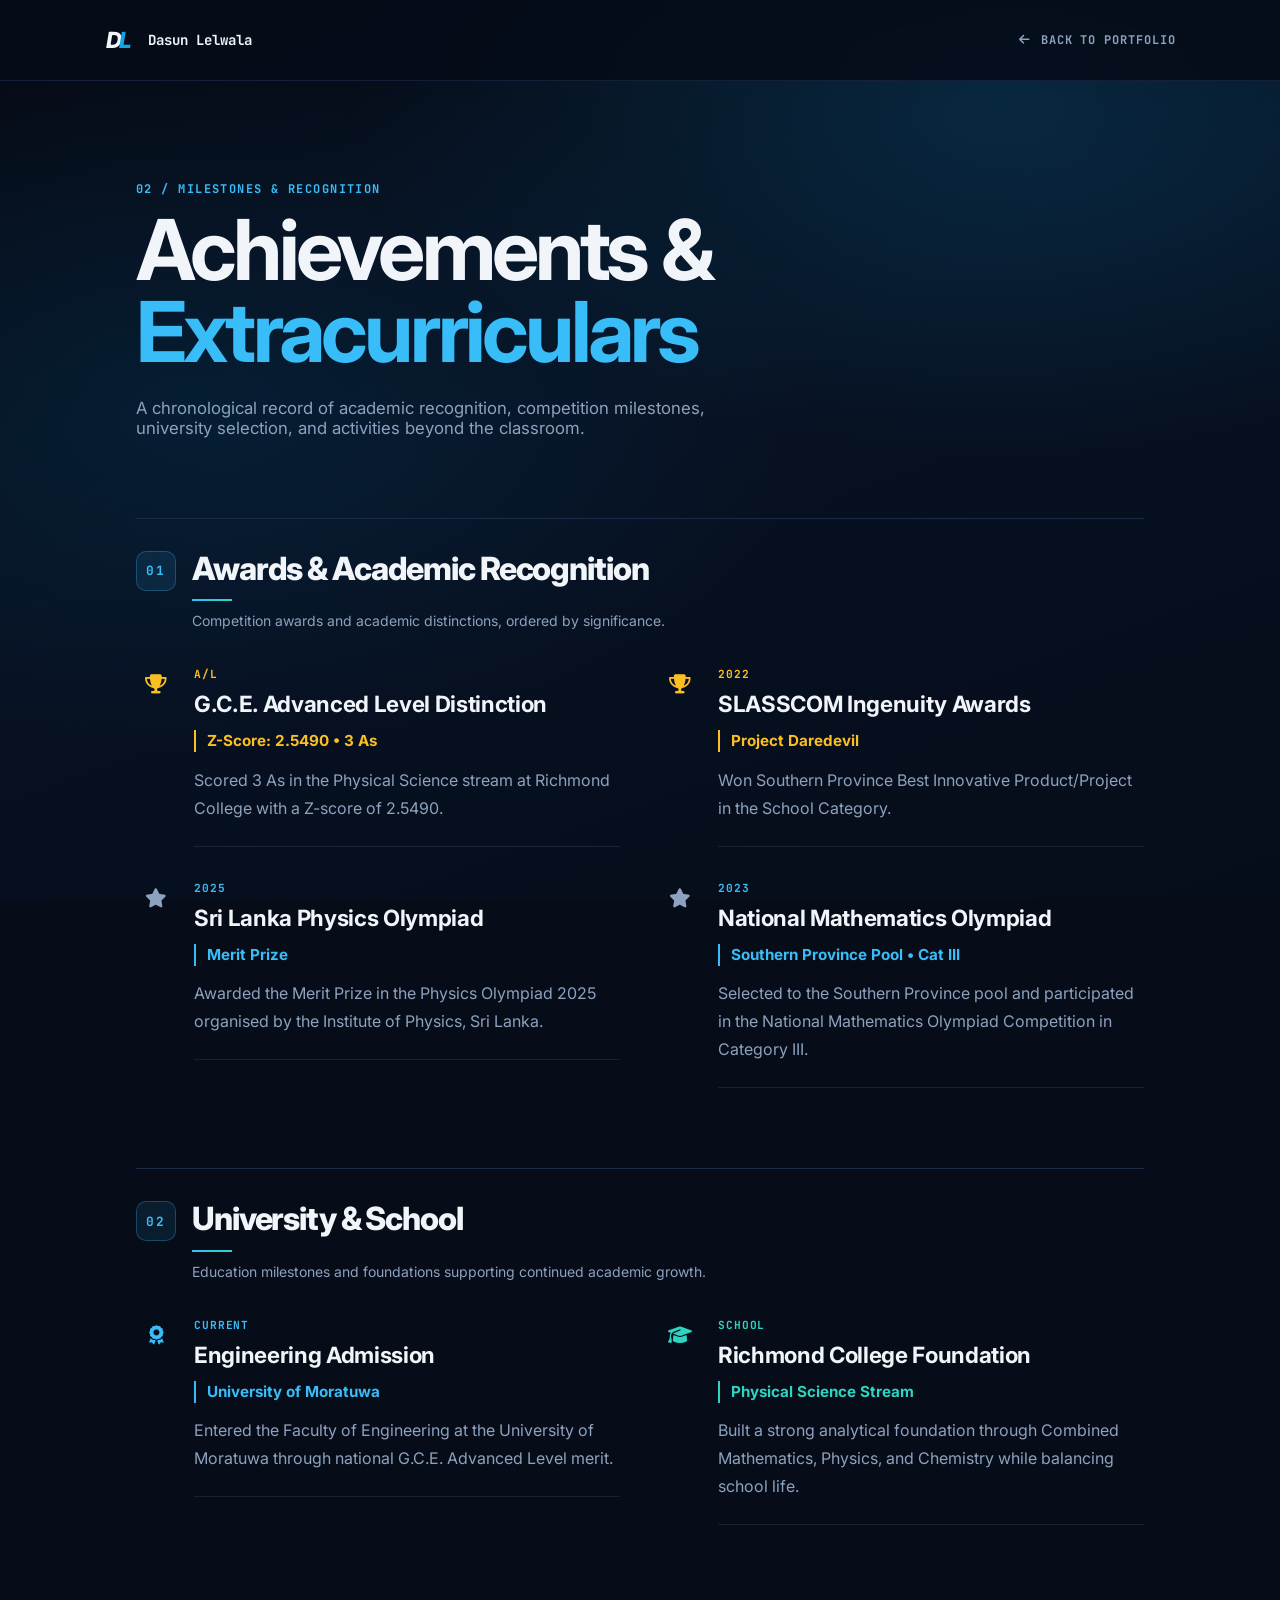
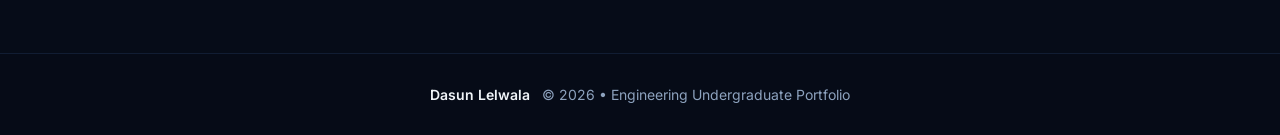
==== 2nd.html @ a63dd1cb "major changes" ====
<!DOCTYPE html>
<html lang="en">
<head>
    <meta charset="UTF-8">
    <meta name="viewport" content="width=device-width, initial-scale=1.0">
    <title>Achievements &amp; Extracurriculars | Dasun Lelwala</title>
    <link rel="stylesheet" href="https://cdnjs.cloudflare.com/ajax/libs/font-awesome/6.4.0/css/all.min.css">
    <link href="https://fonts.googleapis.com/css2?family=Inter:wght@300;400;500;600;700;800;900&family=JetBrains+Mono:wght@400;500;700&display=swap" rel="stylesheet">
    <link rel="stylesheet" href="style2.css">
</head>
<body>
    <div id="scroll-progress" aria-hidden="true"></div>

    <header class="subpage-header">
        <div class="subpage-header-inner">
            <a href="index.html" class="brand-link" aria-label="Dasun Lelwala Portfolio Home">
                <svg class="brand-mark" viewBox="0 0 36 36" fill="none" aria-hidden="true">
                    <text x="2" y="27" font-family="Inter, Arial, sans-serif" font-size="25" font-style="italic" font-weight="800" letter-spacing="-3" fill="currentColor">D<tspan fill="#0ea5e9">L</tspan></text>
                </svg>
                <span class="brand-name">Dasun Lelwala</span>
            </a>
            <a href="index.html#achievements" class="back-link">
                <i class="fas fa-arrow-left" aria-hidden="true"></i>
                Back to Portfolio
            </a>
        </div>
    </header>

    <main class="subpage-main">
        <section class="record-hero reveal" aria-labelledby="record-title">
            <span class="record-eyebrow">02 / Milestones &amp; Recognition</span>
            <h1 id="record-title">Achievements &amp;<br><span>Extracurriculars</span></h1>
            <p>A chronological record of academic recognition, competition milestones, university selection, and activities beyond the classroom.</p>
        </section>

        <div id="record-list" class="record-list"></div>
    </main>

    <footer class="subpage-footer">
        <div>
            <p class="footer-author">Dasun Lelwala</p>
            <p>© <span id="year"></span> • Engineering Undergraduate Portfolio</p>
        </div>
    </footer>

    <script src="script2.js"></script>
</body>
</html>
---- style2.css ----
:root {
    --bg-primary: #060c18;
    --bg-card: #0b1426;
    --bg-tinted: #101d35;
    --border-hairline: #1a2a47;
    --ink-primary: #f1f5f9;
    --ink-muted: #8da2be;
    --cerulean-600: #38bdf8;
    --cerulean-700: #0ea5e9;
    --teal-700: #2dd4bf;
    --ochre-700: #fbbf24;
    --font-sans: "Inter", -apple-system, BlinkMacSystemFont, sans-serif;
    --font-mono: "JetBrains Mono", monospace;
}

*,
*::before,
*::after {
    box-sizing: border-box;
    margin: 0;
    padding: 0;
}

html {
    scroll-behavior: smooth;
}

body {
    min-height: 100vh;
    font-family: var(--font-sans);
    color: var(--ink-primary);
    background-color: var(--bg-primary);
    background-image:
        radial-gradient(ellipse 85% 65% at 78% 12%, rgba(14, 165, 233, 0.16), transparent 60%),
        radial-gradient(ellipse 75% 60% at 15% 45%, rgba(2, 132, 199, 0.12), transparent 65%),
        linear-gradient(160deg, #050a14 0%, #071122 45%, #060d1a 100%);
    background-attachment: fixed;
    -webkit-font-smoothing: antialiased;
}

a {
    color: inherit;
    text-decoration: none;
}

#scroll-progress {
    position: fixed;
    top: 0;
    left: 0;
    z-index: 100;
    width: 0;
    height: 2px;
    background: linear-gradient(90deg, var(--cerulean-700), var(--teal-700));
}

.subpage-header {
    position: relative;
    z-index: 20;
    border-bottom: 1px solid rgba(26, 42, 71, 0.7);
    background: rgba(6, 12, 24, 0.88);
    backdrop-filter: blur(12px);
}

.subpage-header-inner {
    max-width: 72rem;
    height: 5rem;
    margin: 0 auto;
    padding: 0 1.5rem;
    display: flex;
    align-items: center;
    justify-content: space-between;
}

.brand-link,
.back-link {
    display: inline-flex;
    align-items: center;
}

.brand-link {
    gap: 0.75rem;
}

.brand-mark {
    width: 2rem;
    height: 2rem;
    color: var(--ink-primary);
}

.brand-name {
    font-family: var(--font-mono);
    font-size: 0.875rem;
    font-weight: 700;
}

.back-link {
    gap: 0.625rem;
    color: var(--ink-muted);
    font-family: var(--font-mono);
    font-size: 0.75rem;
    font-weight: 700;
    letter-spacing: 0.08em;
    text-transform: uppercase;
    transition: color 0.2s ease;
}

.back-link:hover {
    color: var(--cerulean-600);
}

.subpage-main {
    max-width: 68rem;
    margin: 0 auto;
    padding: 6rem 1.5rem 8rem;
}

.record-hero {
    max-width: 48rem;
    margin-bottom: 5rem;
}

.record-eyebrow,
.category-number,
.entry-year {
    color: var(--cerulean-600);
    font-family: var(--font-mono);
    font-size: 0.75rem;
    font-weight: 700;
    letter-spacing: 0.12em;
    text-transform: uppercase;
}

.record-hero h1 {
    margin-top: 0.75rem;
    font-size: clamp(2.75rem, 8vw, 5.25rem);
    line-height: 0.98;
    letter-spacing: -0.045em;
}

.record-hero h1 span {
    color: var(--cerulean-600);
}

.record-hero p {
    max-width: 40rem;
    margin-top: 1.5rem;
    color: var(--ink-muted);
    font-size: 1.05rem;
}

.record-list {
    display: flex;
    flex-direction: column;
    gap: 5rem;
}

.record-category {
    border-top: 1px solid var(--border-hairline);
    padding-top: 2rem;
}

.category-heading {
    display: grid;
    grid-template-columns: 3.5rem 1fr;
    align-items: start;
    margin-bottom: 2.25rem;
}

.category-heading h2 {
    color: var(--ink-primary);
    font-size: clamp(1.6rem, 3vw, 2rem);
    font-weight: 800;
    line-height: 1.15;
    letter-spacing: -0.035em;
}

.category-heading h2::after {
    display: block;
    width: 2.5rem;
    height: 2px;
    margin-top: 0.75rem;
    background: linear-gradient(90deg, var(--cerulean-600), var(--teal-700));
    content: "";
}

.category-heading p {
    margin-top: 0.65rem;
    color: var(--ink-muted);
    font-size: 0.875rem;
}

.category-number {
    width: 2.5rem;
    height: 2.5rem;
    display: grid;
    place-items: center;
    border: 1px solid rgba(56, 189, 248, 0.28);
    border-radius: 0.625rem;
    background: rgba(56, 189, 248, 0.1);
    color: var(--cerulean-600);
    font-size: 0.8rem;
}

.record-grid {
    display: grid;
    grid-template-columns: minmax(0, 1fr);
    gap: 2rem;
}

.record-entry {
    position: relative;
    display: grid;
    grid-template-columns: 2.5rem minmax(0, 1fr);
    column-gap: 1.125rem;
    align-items: start;
}

.theme-ochre {
    --entry-accent: var(--ochre-700);
}

.theme-neutral {
    --entry-accent: var(--cerulean-600);
}

.theme-cerulean {
    --entry-accent: var(--cerulean-600);
}

.theme-teal {
    --entry-accent: var(--teal-700);
}

.entry-icon {
    width: 2.5rem;
    height: 2.5rem;
    display: grid;
    place-items: center;
    font-size: 1.2rem;
}

.icon-ochre {
    color: var(--ochre-700);
}

.icon-neutral {
    color: var(--ink-muted);
}

.icon-cerulean {
    color: var(--cerulean-600);
}

.icon-teal {
    color: var(--teal-700);
}

.entry-content {
    padding: 0.15rem 0 1.5rem;
    border-bottom: 1px solid rgba(141, 162, 190, 0.14);
}

.entry-year {
    display: block;
    margin-bottom: 0.5rem;
    color: var(--entry-accent, var(--cerulean-600));
    font-family: var(--font-mono);
    font-size: 0.7rem;
    font-weight: 700;
    letter-spacing: 0.08em;
    text-transform: uppercase;
}

.entry-period {
    display: block;
    margin-bottom: 0.5rem;
    color: var(--ink-muted);
    font-family: var(--font-mono);
    font-size: 0.7rem;
}

.entry-content h3 {
    font-size: 1.4rem;
    font-weight: 700;
    line-height: 1.35;
    letter-spacing: -0.015em;
}

.entry-content p {
    max-width: 42rem;
    margin-top: 0.85rem;
    color: var(--ink-muted);
    line-height: 1.75;
}

@media (min-width: 760px) {
    .record-grid {
        grid-template-columns: repeat(2, minmax(0, 1fr));
        column-gap: 2.5rem;
        row-gap: 2rem;
    }
}

.entry-meta {
    display: block;
    width: fit-content;
    margin-top: 0.65rem;
    padding: 0.1rem 0 0.1rem 0.7rem;
    border-left: 2px solid var(--entry-accent, var(--cerulean-600));
    color: var(--entry-accent, var(--cerulean-600));
    font-size: 0.95rem;
    font-weight: 700;
}

.subpage-footer {
    border-top: 1px solid rgba(26, 42, 71, 0.6);
    background: rgba(6, 12, 24, 0.9);
    padding: 2rem 1.5rem;
    text-align: center;
    color: var(--ink-muted);
    font-size: 0.875rem;
}

.subpage-footer div {
    display: flex;
    flex-wrap: wrap;
    justify-content: center;
    gap: 0.75rem;
}

.footer-author {
    color: var(--ink-primary);
    font-weight: 600;
}

.reveal {
    opacity: 1;
    transform: translateY(0);
    transition: opacity 0.75s cubic-bezier(0.22, 1, 0.36, 1),
        transform 0.75s cubic-bezier(0.22, 1, 0.36, 1);
}

.reveal.will-animate {
    opacity: 0;
    transform: translateY(28px);
}

.reveal.will-animate.active {
    opacity: 1;
    transform: translateY(0);
}

.reveal.will-animate .stagger-item {
    opacity: 0;
    transform: translateY(16px);
    transition: opacity 0.55s ease, transform 0.55s ease;
}

.reveal.will-animate.active .stagger-item {
    opacity: 1;
    transform: translateY(0);
}

.reveal.will-animate.active .stagger-item:nth-child(2) {
    transition-delay: 0.08s;
}

@media (min-width: 640px) {
    .subpage-header-inner,
    .subpage-main {
        padding-left: 2.5rem;
        padding-right: 2.5rem;
    }

}

@media (max-width: 639px) {
    .brand-name {
        display: none;
    }

    .back-link {
        font-size: 0.65rem;
    }

    .subpage-main {
        padding-top: 4rem;
        padding-bottom: 5rem;
    }

    .record-hero {
        margin-bottom: 3.5rem;
    }

    .record-hero h1 {
        font-size: 2.75rem;
    }

    .record-list {
        gap: 3.5rem;
    }

    .category-heading {
        grid-template-columns: 3rem 1fr;
    }

    .record-entry {
        grid-template-columns: 2.5rem minmax(0, 1fr);
        column-gap: 0.875rem;
    }

    .entry-icon {
        width: 2.5rem;
        height: 2.5rem;
    }

    .entry-content h3 {
        font-size: 1.15rem;
    }

    .entry-content p {
        font-size: 0.875rem;
    }

    .subpage-footer div {
        flex-direction: column;
        gap: 0.25rem;
    }
}

@media (prefers-reduced-motion: reduce) {
    html {
        scroll-behavior: auto;
    }

    .reveal,
    .reveal.will-animate,
    .reveal.will-animate .stagger-item {
        opacity: 1;
        transform: none;
        transition: none;
    }
}
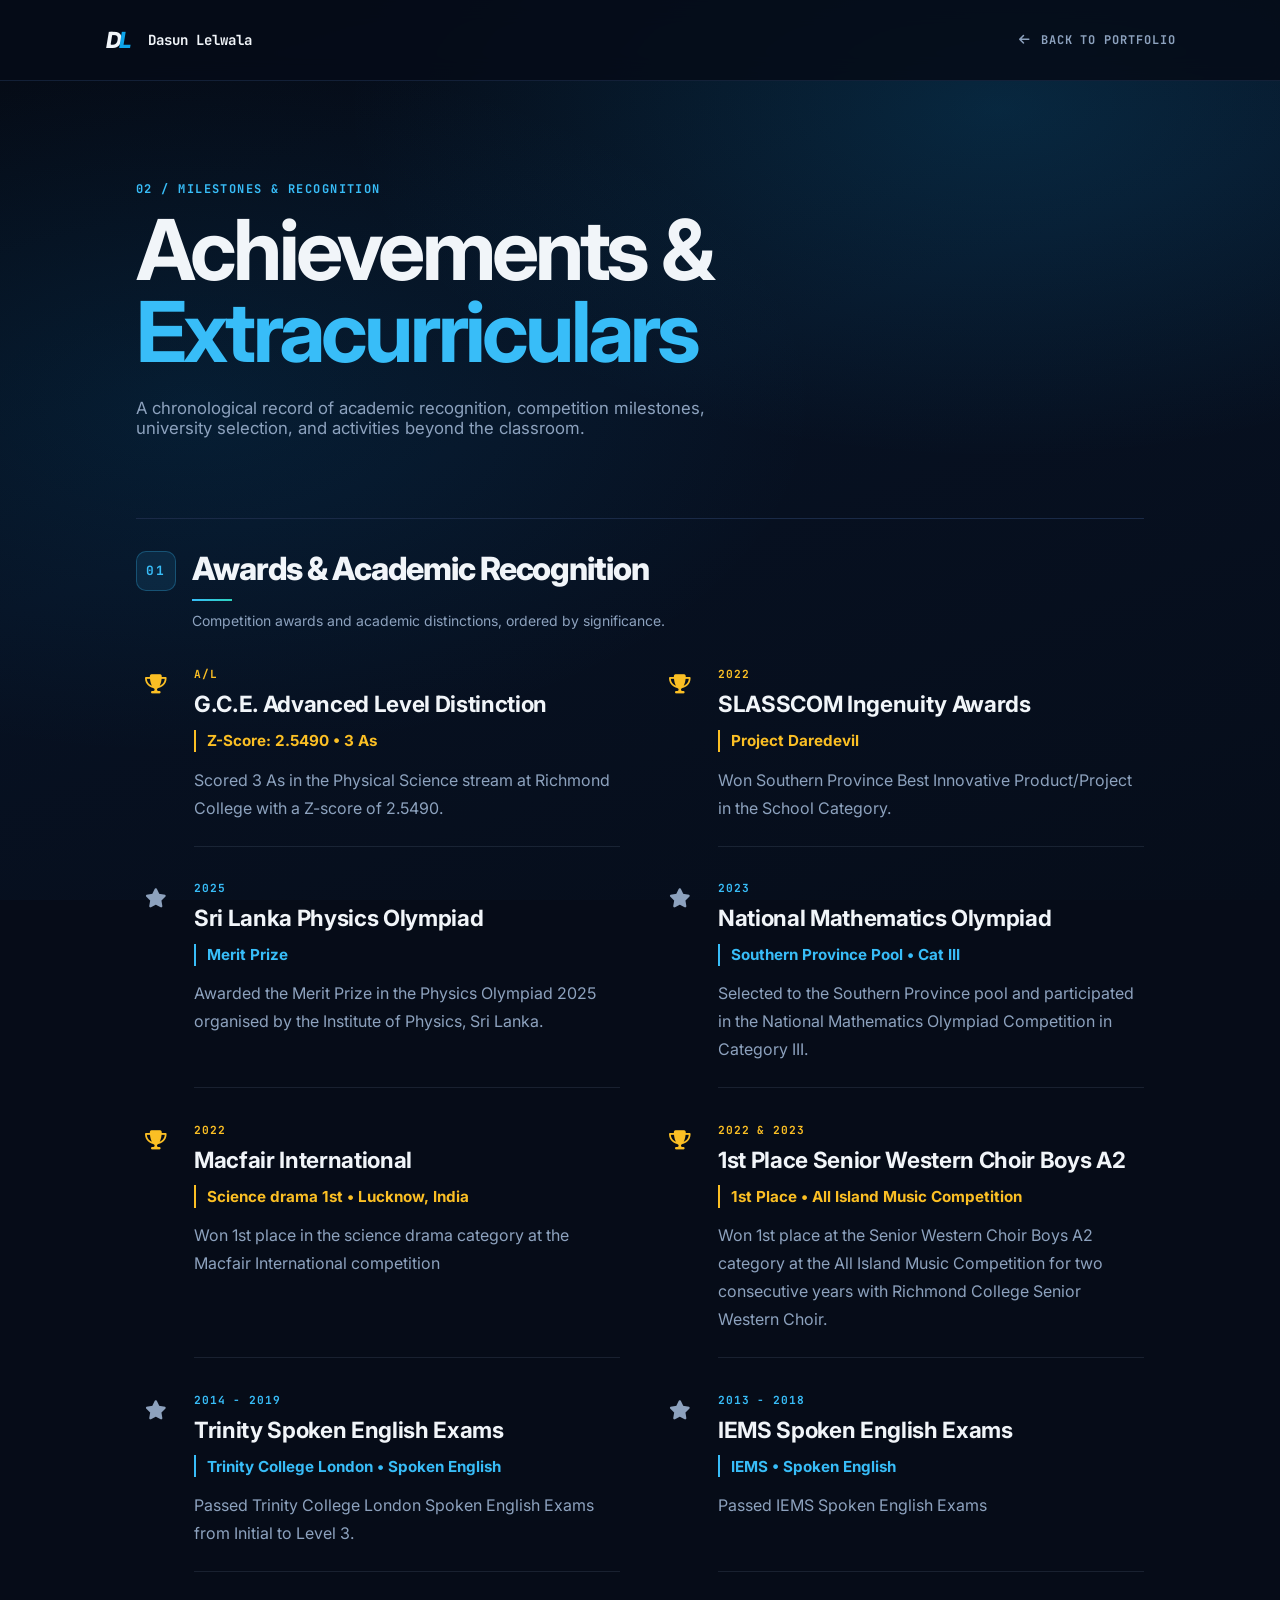
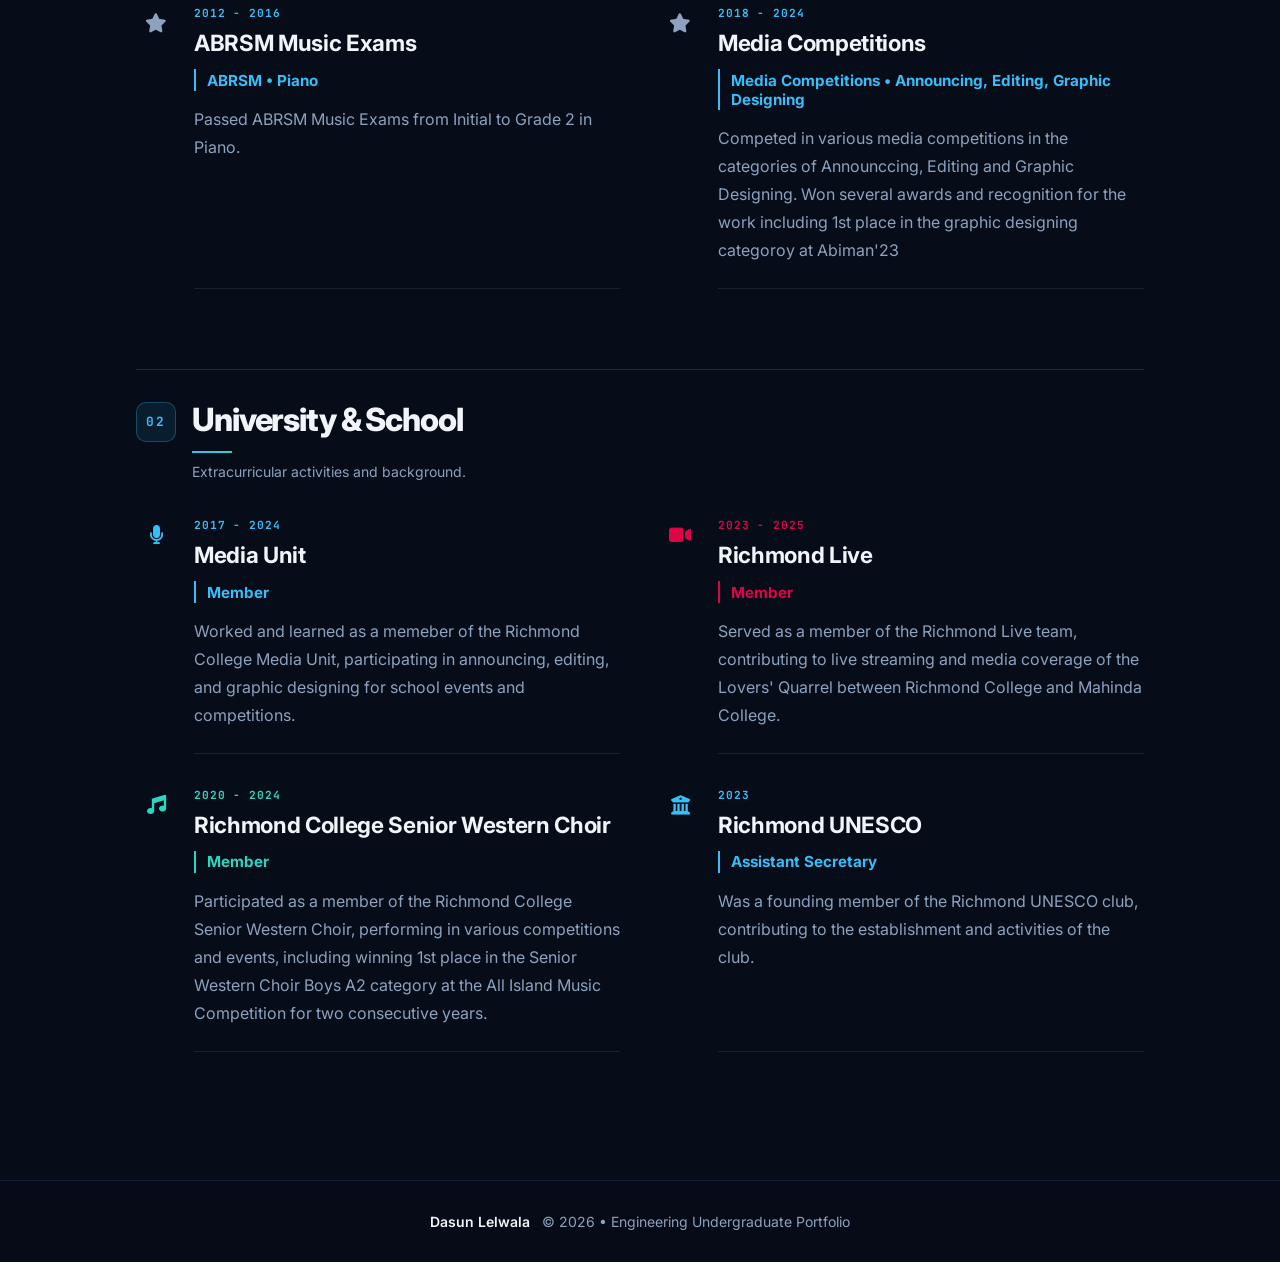
==== commit 4948849d: "Updated  achievements" ====
--- a/2nd.html
+++ b/2nd.html
@@ -44,5 +44,6 @@
     </footer>
 
     <script src="script2.js"></script>
+    <script src="script.js"></script>
 </body>
 </html>
--- a/style2.css
+++ b/style2.css
@@ -9,6 +9,7 @@
     --cerulean-700: #0ea5e9;
     --teal-700: #2dd4bf;
     --ochre-700: #fbbf24;
+    --maroon-700: #de0445;
     --font-sans: "Inter", -apple-system, BlinkMacSystemFont, sans-serif;
     --font-mono: "JetBrains Mono", monospace;
 }
@@ -212,7 +213,7 @@
     display: grid;
     grid-template-columns: 2.5rem minmax(0, 1fr);
     column-gap: 1.125rem;
-    align-items: start;
+    align-items: stretch;
 }
 
 .theme-ochre {
@@ -229,6 +230,10 @@
 
 .theme-teal {
     --entry-accent: var(--teal-700);
+}
+
+.theme-maroon {
+    --entry-accent: var(--maroon-700);
 }
 
 .entry-icon {
@@ -253,6 +258,10 @@
 
 .icon-teal {
     color: var(--teal-700);
+}
+
+.icon-maroon {
+    color: var(--maroon-700);
 }
 
 .entry-content {
